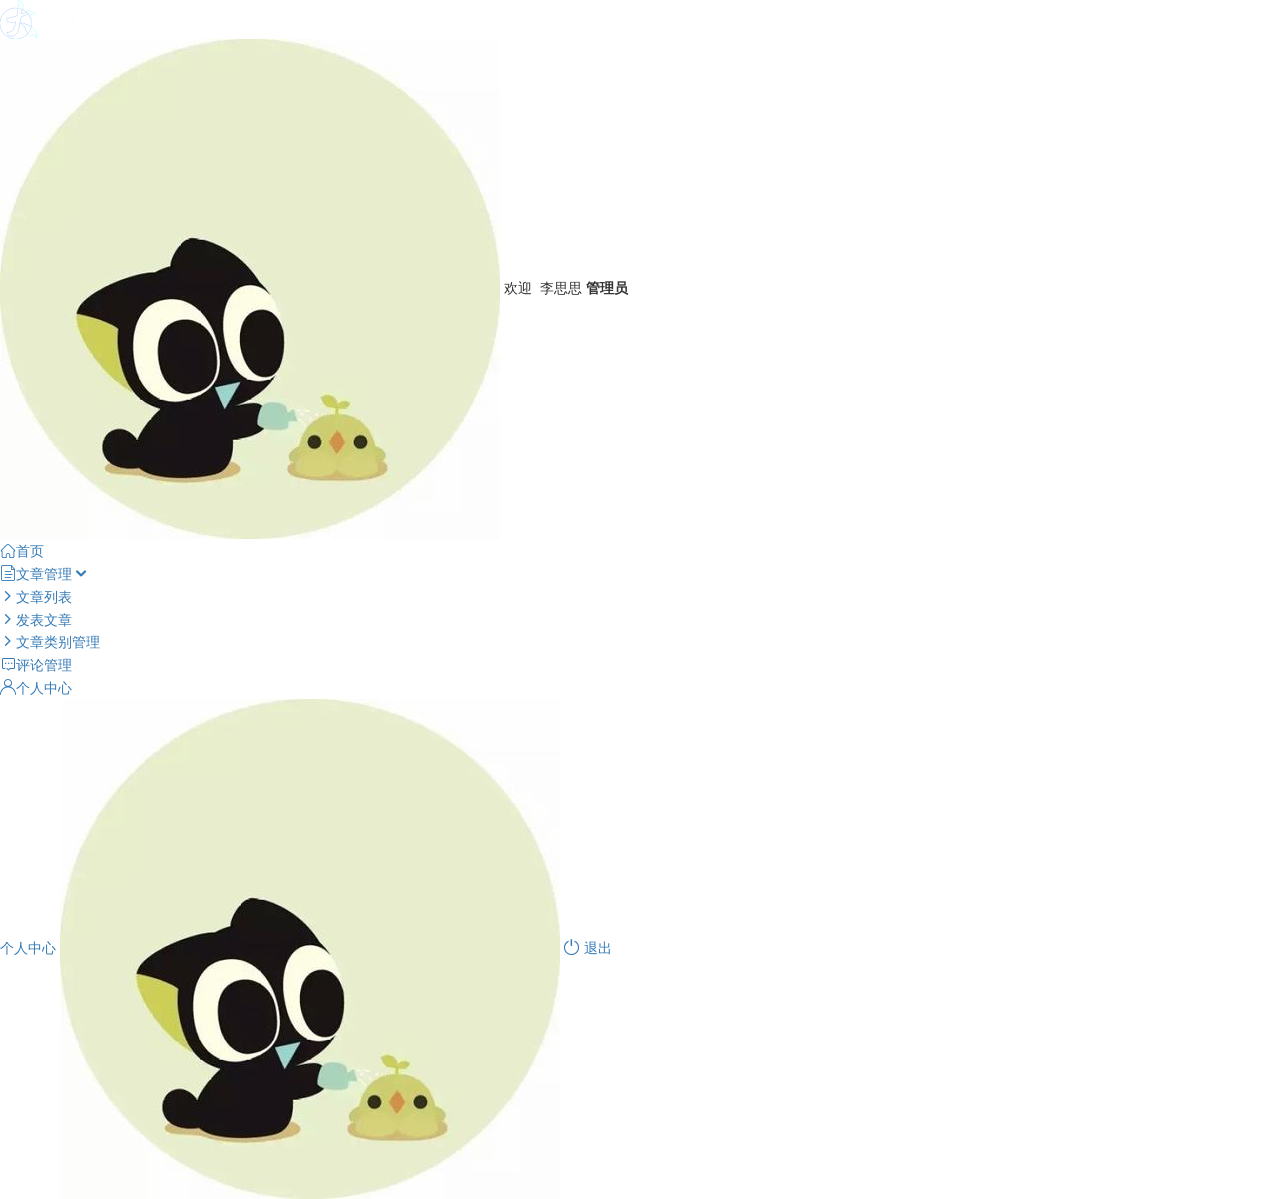
==== admin/index.html @ 1f1f5159 "获取令牌，跳转页面 获取令牌，保存到本地存储，然后跳转到index页面，然后获取返回信息" ====
<!DOCTYPE html>
<html lang="en">

<head>
    <meta charset="UTF-8">
    <meta name="viewport" content="width=device-width, initial-scale=1.0">
    <meta http-equiv="X-UA-Compatible" content="ie=edge">
    <title>大事件-后台首页</title>
    <link rel="stylesheet" href="./libs/bootstrap/css/bootstrap.min.css">
    <link rel="stylesheet" href="css/reset.css">
    <link rel="stylesheet" href="css/iconfont.css">
    <link rel="stylesheet" href="css/main.css">
    <script src="./libs/jquery-1.12.4.min.js"></script>
    <!-- 导入bootstrap的js文件 -->
    <script src="./libs/bootstrap/js/bootstrap.min.js"></script>
</head>

<body>
    <div class="sider">
        <a href="#" class="logo"><img src="images/logo02.png" alt="logo"></a>
        <div class="user_info">
            <img src="images/2.jpg" alt="person">
            <span>欢迎&nbsp;&nbsp;李思思</span>
            <b>管理员</b>
        </div>
        <!-- 左侧导航栏 -->
        <div class="menu">
            <div class="level01 active"><a href="#" target="main_frame"><i
                        class="iconfont icon-yidiandiantubiao04"></i><span>首页</span></a></div>
            <div class="level01"><a href="#"><i class="iconfont icon-icon-article"></i><span>文章管理</span><b
                        class="iconfont icon-arrowdownl"></b></a></div>
            <ul class="level02">
                <li><a href="#" target="main_frame"><i class="iconfont icon-previewright"></i><span>文章列表</span></a></li>
                <li><a href="#" target="main_frame"><i class="iconfont icon-previewright"></i><span>发表文章</span></a></li>
                <li><a href="#" target="main_frame"><i class="iconfont icon-previewright"></i><span>文章类别管理</span></a>
                </li>
            </ul>

            <div class="level01"><a href="#" target="main_frame"><i
                        class="iconfont icon-comment"></i><span>评论管理</span></a></div>
            <div class="level01" id="user"><a href="#" target="main_frame"><i
                        class="iconfont icon-user"></i><span>个人中心</span></a></div>
        </div>
        <!-- 顶部栏 -->
        <div class="header_bar">
            <div class="user_center_link">
                <a href="./user.html" target="main_frame">个人中心</a>
                <img src="images/2.jpg" alt="person">
                <a href="javascript:void(0)" class="logout"><i class="iconfont icon-tuichu"></i> 退出</a>
            </div>
        </div>
        <!-- 右侧主体内容 -->
        <div class="main" id="main_body">

        </div>
    </div>
    <script>
        $(function () {
            $.ajax({
                type: 'get',
                url: 'http://localhost:8080/api/v1/admin/user/info',
                headers: {
                    Authorization: window.localStorage.getItem('token')
                },
                success: function (res) {
                    console.log(res);

                }
            })
        })

    </script>
</body>

</html>
---- admin/css/iconfont.css ----
@font-face {font-family: "iconfont";
  src: url('../fonts/iconfont.eot?t=1558003957214'); /* IE9 */
  src: url('../fonts/iconfont.eot?t=1558003957214#iefix') format('embedded-opentype'), /* IE6-IE8 */
  url('[data-uri]') format('woff2'),
  url('../fonts/iconfont.woff?t=1558003957214') format('woff'),
  url('../fonts/iconfont.ttf?t=1558003957214') format('truetype'), /* chrome, firefox, opera, Safari, Android, iOS 4.2+ */
  url('../fonts/iconfont.svg?t=1558003957214#iconfont') format('svg'); /* iOS 4.1- */
}

.iconfont {
  font-family: "iconfont" !important;
  font-size: 16px;
  font-style: normal;
  -webkit-font-smoothing: antialiased;
  -moz-osx-font-smoothing: grayscale;
}

.icon-yidiandiantubiao04:before {
  content: "\e607";
}

.icon-arrowdownl:before {
  content: "\e6a3";
}

.icon-key:before {
  content: "\e68b";
}

.icon-tuichu:before {
  content: "\e622";
}

.icon-previewright:before {
  content: "\e75c";
}

.icon-system:before {
  content: "\e6a6";
}

.icon-icondate:before {
  content: "\e609";
}

.icon-search:before {
  content: "\e656";
}

.icon-system1:before {
  content: "\e608";
}

.icon-user:before {
  content: "\e645";
}

.icon-comment:before {
  content: "\e60a";
}

.icon-icon-article:before {
  content: "\e601";
}
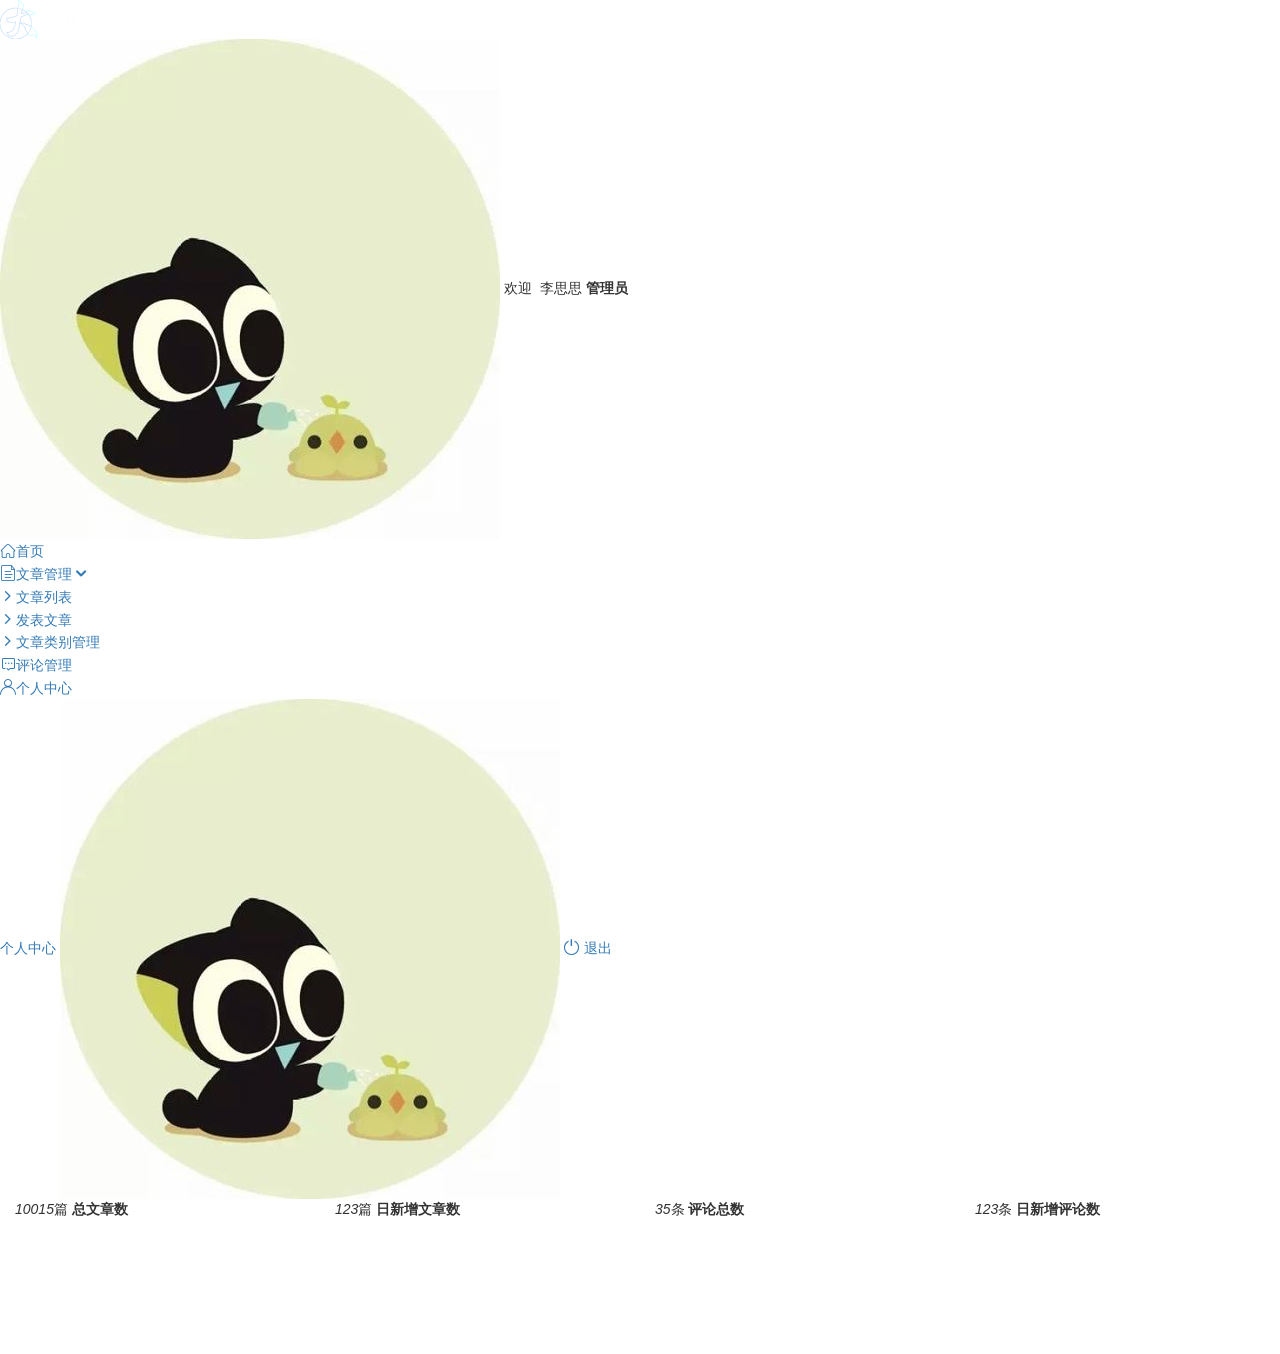
==== commit 4513e01d: "index页面添加Iframe标签" ====
--- a/admin/index.html
+++ b/admin/index.html
@@ -25,20 +25,23 @@
         </div>
         <!-- 左侧导航栏 -->
         <div class="menu">
-            <div class="level01 active"><a href="#" target="main_frame"><i
+            <div class="level01 active"><a href="./main_count.html" target="main_frame"><i
                         class="iconfont icon-yidiandiantubiao04"></i><span>首页</span></a></div>
             <div class="level01"><a href="#"><i class="iconfont icon-icon-article"></i><span>文章管理</span><b
                         class="iconfont icon-arrowdownl"></b></a></div>
             <ul class="level02">
-                <li><a href="#" target="main_frame"><i class="iconfont icon-previewright"></i><span>文章列表</span></a></li>
-                <li><a href="#" target="main_frame"><i class="iconfont icon-previewright"></i><span>发表文章</span></a></li>
-                <li><a href="#" target="main_frame"><i class="iconfont icon-previewright"></i><span>文章类别管理</span></a>
+                <li><a href="./article_list.html" target="main_frame"><i
+                            class="iconfont icon-previewright"></i><span>文章列表</span></a></li>
+                <li><a href="./article_release.html" target="main_frame"><i
+                            class="iconfont icon-previewright"></i><span>发表文章</span></a></li>
+                <li><a href="./article_category.html" target="main_frame"><i
+                            class="iconfont icon-previewright"></i><span>文章类别管理</span></a>
                 </li>
             </ul>
 
-            <div class="level01"><a href="#" target="main_frame"><i
+            <div class="level01"><a href="./comment_list.html" target="main_frame"><i
                         class="iconfont icon-comment"></i><span>评论管理</span></a></div>
-            <div class="level01" id="user"><a href="#" target="main_frame"><i
+            <div class="level01" id="user"><a href="./user.html" target="main_frame"><i
                         class="iconfont icon-user"></i><span>个人中心</span></a></div>
         </div>
         <!-- 顶部栏 -->
@@ -51,23 +54,36 @@
         </div>
         <!-- 右侧主体内容 -->
         <div class="main" id="main_body">
-
+            <Iframe src="./main_count.html" frameborder="" name="main_frame" style="width: 100%;height: 100%"></Iframe>
         </div>
     </div>
+
+    <script src="./libs/http.js"></script>
     <script>
         $(function () {
             $.ajax({
                 type: 'get',
-                url: 'http://localhost:8080/api/v1/admin/user/info',
-                headers: {
-                    Authorization: window.localStorage.getItem('token')
-                },
+                url: BigNew.user_info,
+                // headers: {
+                //     Authorization: window.localStorage.getItem('token')
+                // },
                 success: function (res) {
-                    console.log(res);
-
+                    // 将用户名和头像渲染到相应位置
+                    $('.user_info>img').attr('src', res.data.userPic);
+                    $('.user_info>span').html('欢迎&nbsp;&nbsp;' + res.data.nickname);
+                    $('.user_center_link>img').attr('src', res.data.userPic);
                 }
             })
+            // 给退出按钮添加点击事件
+            $('.logout').on('click', function () {
+                // 1.删除token令牌
+                window.localStorage.removeItem('token');
+                // 2.跳转到登录页面
+                location.href = './login.html';
+            })
         })
+
+
 
     </script>
 </body>
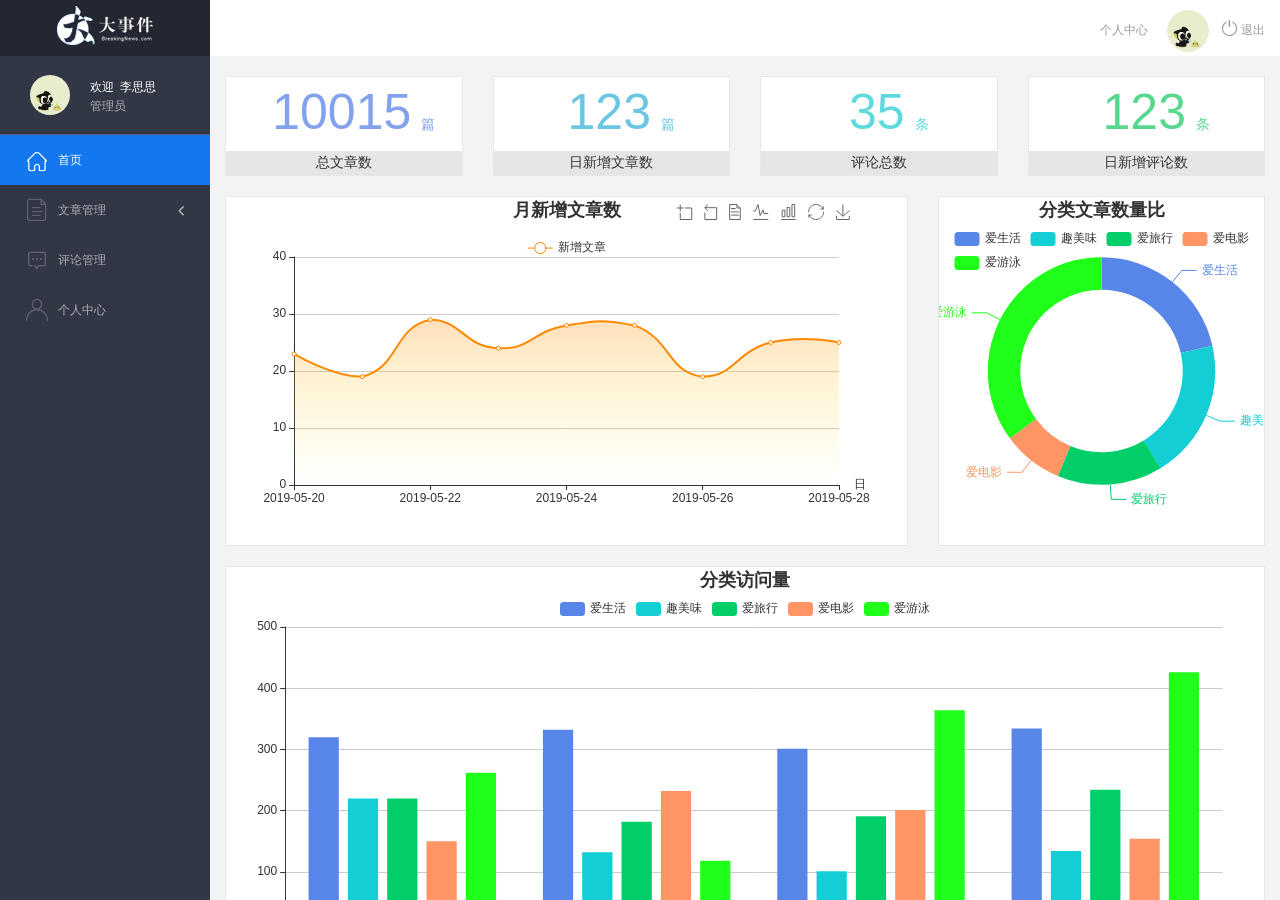
==== commit 3ce22b0b: "index 页面 左侧菜单栏处理" ====
--- a/admin/index.html
+++ b/admin/index.html
@@ -54,7 +54,7 @@
         </div>
         <!-- 右侧主体内容 -->
         <div class="main" id="main_body">
-            <Iframe src="./main_count.html" frameborder="" name="main_frame" style="width: 100%;height: 100%"></Iframe>
+            <iframe src="./main_count.html" frameborder="" name="main_frame" style="width: 100%;height: 100%"></iframe>
         </div>
     </div>
 
@@ -81,6 +81,23 @@
                 // 2.跳转到登录页面
                 location.href = './login.html';
             })
+
+            // 给左侧菜单栏添加点击事件
+            $('.level01').on('click', function () {
+                // 自己添加类active，兄弟删除类active
+                $(this).addClass('active').siblings('div').removeClass('active');
+                // 当点击 文章管理 时，切换ul的显示/隐藏
+                if ($(this).index() == 1) {
+                    $(this).find('b').toggleClass('rotate0');
+                    $('.level02').toggle();
+                    // 默认点击 文章列表 页面
+                    $('ul.level02 li:eq(0)>a')[0].click();
+                }
+            });
+            // 点击li 标签的时候文字变成黄色
+            $('ul.level02 li').on('click', function () {
+                $(this).addClass('active').siblings().removeClass('active');
+            })
         })
 
 
--- a/admin/css/main.css
+++ b/admin/css/main.css
@@ -0,0 +1,414 @@
+body {
+  font-family: "MicroSoft YaHei";
+  background-color: #f2f3f5;
+}
+.main_wrap {
+  position: fixed;
+  width: 100%;
+  height: 100%;
+  left: 0px;
+  top: 0px;
+  background: url("../images/login_bg.jpg");
+  background-size: 100% 100%;
+}
+.header {
+  width: 1200px;
+  overflow: hidden;
+  margin: 20px auto 0;
+}
+.heade .logo {
+  float: left;
+}
+.header .copyright {
+  float: right;
+  font-size: 12px;
+  color: #fff;
+  text-align: right;
+  line-height: 20px;
+  margin-top: 10px;
+}
+.login_form_con {
+  position: absolute;
+  left: 50%;
+  top: 50%;
+  margin-left: -200px;
+  margin-top: -155px;
+  width: 400px;
+  height: 310px;
+  background-color: #edeff0;
+}
+
+.login_form {
+  position: relative;
+}
+
+.login_form .icon-user {
+  position: absolute;
+  font-size: 16px;
+  color: #999;
+  left: 46px;
+  top: 12px;
+}
+.login_form .icon-key {
+  position: absolute;
+  font-size: 18px;
+  color: #999;
+  left: 46px;
+  top: 78px;
+}
+.login_title {
+  height: 60px;
+  background: url("../images/login_title.png") center center no-repeat #fff;
+}
+.input_txt,
+.input_pass,
+.input_sub {
+  display: block;
+  width: 334px;
+  height: 37px;
+  padding: 0px;
+  text-indent: 40px;
+  border: 1px solid #ddd;
+  margin: 27px auto 0;
+  outline: none;
+}
+.input_sub {
+  margin-top: 40px;
+  height: 42px;
+  background-color: #19b9e7;
+  text-indent: 0px;
+  font-size: 18px;
+  color: #fff;
+  cursor: pointer;
+}
+.input_sub:hover {
+  background-color: #08a0cc;
+}
+
+.sider {
+  position: fixed;
+  left: 0;
+  top: 0;
+  bottom: 0;
+  width: 210px;
+  background-color: #323745;
+}
+.sider .logo {
+  display: block;
+  height: 56px;
+  background-color: #242732;
+  overflow: hidden;
+}
+.sider .logo img {
+  display: block;
+  margin: 6px auto 0;
+}
+.user_info {
+  height: 79px;
+  border-bottom: 1px solid #5a5e6b;
+}
+
+.user_info img {
+  float: left;
+  width: 40px;
+  height: 40px;
+  border-radius: 20px;
+  margin: 19px 0 0 30px;
+}
+.user_info span {
+  float: left;
+  width: 120px;
+  font-size: 12px;
+  color: #fff;
+  margin: 23px 0 0 20px;
+}
+.user_info b {
+  float: left;
+  width: 120px;
+  font-weight: normal;
+  font-size: 12px;
+  color: #adafb5;
+  margin: 2px 0 0 20px;
+}
+
+.menu .level01 {
+  height: 50px;
+  line-height: 50px;
+}
+.menu .level01 a {
+  display: block;
+  height: 50px;
+  font-size: 12px;
+  color: #adafb5;
+  overflow: hidden;
+}
+.menu .level01.active a {
+  background-color: #1378f0;
+  color: #fff;
+}
+.menu .level01.active i {
+  color: #fff;
+}
+
+.menu .level01 a:hover {
+  background-color: #1378f0;
+  color: #fff;
+}
+.menu .level01 a:hover i {
+  color: #fff;
+}
+.menu .level01 i {
+  color: #61646f;
+  font-size: 22px;
+  float: left;
+  margin-left: 26px;
+}
+.menu .level01 span {
+  float: left;
+  margin-left: 10px;
+}
+.menu .level01 b {
+  float: right;
+  margin-right: 20px;
+  font-weight: normal;
+  transform: rotate(90deg);
+  transition: all 500ms ease;
+}
+
+.menu .level01 .rotate0 {
+  transform: rotate(0deg);
+}
+
+.menu .level02 {
+  background: #242732;
+  display: none;
+}
+
+.menu .level02 li {
+  height: 40px;
+  line-height: 40px;
+}
+.menu .level02 li a {
+  display: block;
+  height: 40px;
+  font-size: 12px;
+  color: #adafb5;
+  overflow: hidden;
+}
+
+.menu .level02 li a:hover {
+  background-color: #1378f0;
+  color: #fff;
+}
+
+.menu .level02 li i {
+  font-size: 12px;
+  float: left;
+  margin-left: 60px;
+}
+.menu .level02 li span {
+  font-size: 12px;
+  float: left;
+  margin-left: 5px;
+}
+
+.menu .level02 .active a {
+  color: #ffae00;
+}
+
+.header_bar {
+  position: fixed;
+  left: 210px;
+  right: 0;
+  top: 0;
+  height: 56px;
+  background-color: #fff;
+}
+
+.main {
+  position: fixed;
+  left: 210px;
+  top: 56px;
+  right: 0;
+  bottom: 0;
+  background-color: #f2f3f5;
+}
+
+.search_form {
+  width: 218px;
+  height: 33px;
+  border: 1px solid #ddd;
+  background-color: #f2f3f5;
+  border-radius: 16px;
+  float: left;
+  margin: 12px 0 0 27px;
+}
+
+.search_form input {
+  padding: 0px;
+  margin: 0px;
+  border: 0px;
+  float: left;
+  background-color: #f2f3f5;
+  font-size: 12px;
+  width: 175px;
+  height: 31px;
+  margin-left: 12px;
+  outline: none;
+}
+
+.search_form .icon-search {
+  line-height: 33px;
+  cursor: pointer;
+  font-size: 18px;
+  color: #abaebb;
+}
+.user_center_link {
+  float: right;
+}
+.user_center_link a {
+  line-height: 56px;
+  font-size: 12px;
+  color: #999;
+  margin-right: 15px;
+}
+.user_center_link a:hover {
+  color: #ffae00;
+}
+
+.user_center_link img {
+  width: 42px;
+  height: 42px;
+  border-radius: 32px;
+  margin-right: 10px;
+}
+
+.spannel_list {
+  margin-top: 20px;
+}
+
+.spannel {
+  height: 100px;
+  overflow: hidden;
+  text-align: center;
+  position: relative;
+  background-color: #fff;
+  border: 1px solid #e7e7e9;
+  margin-bottom: 20px;
+}
+
+.spannel em {
+  font-style: normal;
+  font-size: 50px;
+  line-height: 50px;
+  display: inline-block;
+  margin: 10px 0 0 20px;
+  font-family: "Arial";
+  color: #83a2ed;
+}
+
+.spannel span {
+  font-size: 14px;
+  display: inline-block;
+  color: #83a2ed;
+  margin-left: 10px;
+}
+
+.spannel b {
+  position: absolute;
+  left: 0;
+  bottom: 0;
+  width: 100%;
+  line-height: 24px;
+  background: #e5e5e5;
+  color: #333;
+  font-size: 14px;
+  font-weight: normal;
+}
+
+.scolor01 em,
+.scolor01 span {
+  color: #6ac6e2;
+}
+
+.scolor02 em,
+.scolor02 span {
+  color: #5fd9de;
+}
+
+.scolor03 em,
+.scolor03 span {
+  color: #58d88e;
+}
+
+.gragh_pannel {
+  height: 350px;
+  border: 1px solid #e7e7e9;
+  background-color: #fff !important;
+  margin-bottom: 20px;
+}
+
+.column_pannel {
+  margin-bottom: 20px;
+  height: 400px;
+  border: 1px solid #e7e7e9;
+  background-color: #fff !important;
+}
+
+.common_title {
+  line-height: 42px;
+  background-color: #fbfbfb;
+  border: 1px solid #e7e7e9;
+  margin-top: 20px;
+  text-indent: 15px;
+  font-size: 14px;
+  color: #333;
+}
+
+.common_con {
+  border: 1px solid #e7e7e9;
+  border-top: 0px;
+  background-color: #fff;
+  padding-bottom: 20px;
+  margin-bottom: 20px;
+}
+.opt_btns {
+  margin-top: 20px;
+}
+
+.mp20 {
+  margin-top: 20px;
+}
+
+.pagination {
+  margin: 0;
+}
+
+.article_form {
+  margin-top: 20px;
+}
+
+.form-group {
+  margin-bottom: 25px;
+}
+
+.form-group label {
+  font-weight: normal;
+  color: #666;
+}
+
+.icon-icondate {
+  line-height: 16px;
+}
+
+.user_pic {
+  width: 100px;
+  height: 100px;
+  margin-bottom: 10px;
+}
+
+.article_cover {
+  width: 200px;
+  height: 200px;
+  margin-bottom: 10px;
+}
